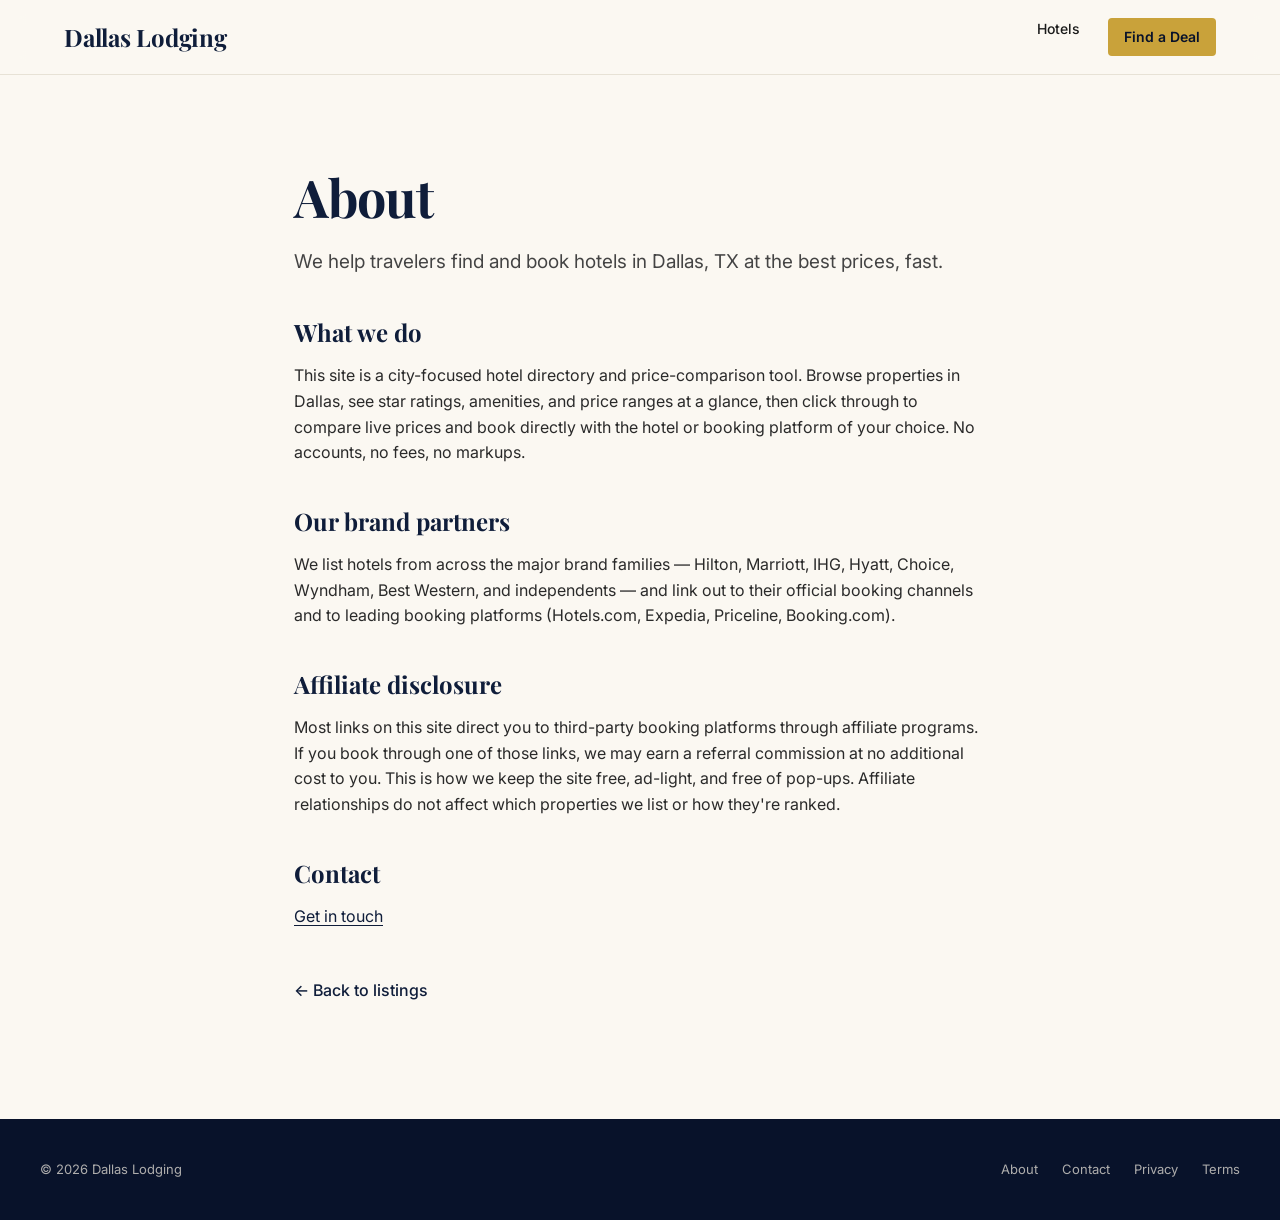
==== about.html @ 2beefe43 "Initial: dallaslodging.com static site" ====
<!DOCTYPE html>
<html lang="en">
<head>
<meta charset="UTF-8" />
<meta name="viewport" content="width=device-width, initial-scale=1.0" />
<title>About | Dallas Lodging</title>
<meta name="description" content="How Dallas Lodging works." />
<link rel="preconnect" href="https://fonts.googleapis.com" />
<link rel="preconnect" href="https://fonts.gstatic.com" crossorigin />
<link href="https://fonts.googleapis.com/css2?family=Playfair+Display:wght@500;700&family=Inter:wght@400;500;600&display=swap" rel="stylesheet" />
<link rel="stylesheet" href="/style.css" />
</head>
<body>
<header class="nav">
  <div class="nav-inner">
    <a href="/" class="brand">Dallas Lodging</a>
    <nav>
      <a href="/#hotels">Hotels</a>
      <a href="/#hotels" class="nav-cta">Find a Deal</a>
    </nav>
  </div>
</header>
<article class="prose">
  <h1>About</h1>
  <p class="lead">We help travelers find and book hotels in Dallas, TX at the best prices, fast.</p>
  <h2>What we do</h2>
  <p>This site is a city-focused hotel directory and price-comparison tool. Browse properties in Dallas, see star ratings, amenities, and price ranges at a glance, then click through to compare live prices and book directly with the hotel or booking platform of your choice. No accounts, no fees, no markups.</p>
  <h2>Our brand partners</h2>
  <p>We list hotels from across the major brand families — Hilton, Marriott, IHG, Hyatt, Choice, Wyndham, Best Western, and independents — and link out to their official booking channels and to leading booking platforms (Hotels.com, Expedia, Priceline, Booking.com).</p>
  <h2>Affiliate disclosure</h2>
  <p>Most links on this site direct you to third-party booking platforms through affiliate programs. If you book through one of those links, we may earn a referral commission at no additional cost to you. This is how we keep the site free, ad-light, and free of pop-ups. Affiliate relationships do not affect which properties we list or how they're ranked.</p>
  <h2>Contact</h2>
  <p><a href="/contact">Get in touch</a></p>
  <p class="back"><a href="/">&larr; Back to listings</a></p>
</article>
<footer>
  <div class="footer-inner">
    <p>&copy; 2026 Dallas Lodging</p>
    <div class="footer-links">
      <a href="/about">About</a>
      <a href="/contact">Contact</a>
      <a href="/privacy">Privacy</a>
      <a href="/terms">Terms</a>
    </div>
  </div>
</footer>
</body></html>
---- style.css ----
:root {
  --navy: #0f1d3a;
  --navy-deep: #08122a;
  --sand: #f5efe4;
  --cream: #fbf8f2;
  --gold: #c9a23a;
  --gold-soft: #d9b658;
  --ink: #1a1a1a;
  --muted: #6b6b6b;
  --line: #e7e2d6;
}

* { box-sizing: border-box; margin: 0; padding: 0; }

html, body {
  font-family: 'Inter', -apple-system, BlinkMacSystemFont, sans-serif;
  color: var(--ink);
  background: var(--cream);
  line-height: 1.6;
  -webkit-font-smoothing: antialiased;
}

a { color: inherit; text-decoration: none; }

.nav {
  position: sticky;
  top: 0;
  z-index: 50;
  background: rgba(251, 248, 242, 0.85);
  backdrop-filter: saturate(160%) blur(12px);
  border-bottom: 1px solid var(--line);
}
.nav-inner {
  max-width: 1200px;
  margin: 0 auto;
  padding: 18px 24px;
  display: flex;
  justify-content: space-between;
  align-items: center;
}
.brand {
  font-family: 'Playfair Display', serif;
  font-size: 24px;
  font-weight: 700;
  color: var(--navy);
  letter-spacing: -0.01em;
}
.nav nav { display: flex; gap: 28px; font-size: 14px; font-weight: 500; }
.nav nav a { color: var(--ink); }
.nav nav a:hover { color: var(--navy); }

.hero {
  background:
    linear-gradient(135deg, rgba(8,18,42,0.78), rgba(15,29,58,0.62)),
    url('https://images.unsplash.com/photo-1564501049412-61c2a3083791?w=2000&q=80') center/cover;
  color: var(--cream);
  padding: 140px 24px 120px;
  text-align: center;
}
.hero-inner { max-width: 820px; margin: 0 auto; }
.hero h1 {
  font-family: 'Playfair Display', serif;
  font-size: clamp(38px, 6vw, 68px);
  font-weight: 700;
  line-height: 1.05;
  letter-spacing: -0.02em;
  margin-bottom: 22px;
}
.hero p {
  font-size: clamp(16px, 1.6vw, 19px);
  color: rgba(245, 239, 228, 0.88);
  margin-bottom: 36px;
  max-width: 600px;
  margin-left: auto;
  margin-right: auto;
}
.cta {
  display: inline-block;
  background: var(--gold);
  color: var(--navy-deep);
  font-weight: 600;
  font-size: 15px;
  letter-spacing: 0.02em;
  padding: 16px 36px;
  border-radius: 4px;
  transition: background 0.2s, transform 0.1s;
}
.cta:hover { background: var(--gold-soft); transform: translateY(-1px); }

.hero-trust {
  margin-top: 36px;
  font-size: 12px;
  color: rgba(245, 239, 228, 0.62);
  letter-spacing: 0.04em;
}

.nav-cta {
  background: var(--gold);
  color: var(--navy-deep) !important;
  padding: 8px 16px;
  border-radius: 4px;
  font-weight: 600;
}
.nav-cta:hover { background: var(--gold-soft); }

.why {
  padding: 30px 0 90px;
}
.why-grid {
  display: grid;
  grid-template-columns: repeat(auto-fit, minmax(260px, 1fr));
  gap: 24px;
  border-top: 1px solid var(--line);
  padding-top: 60px;
}
.why-card h3 {
  font-family: 'Playfair Display', serif;
  font-size: 20px;
  font-weight: 700;
  color: var(--navy);
  margin-bottom: 8px;
}
.why-card p { color: #444; font-size: 14px; line-height: 1.6; }

main { max-width: 1200px; margin: 0 auto; padding: 0 24px; }

.section-head { text-align: center; padding: 90px 0 48px; }
.section-head h2 {
  font-family: 'Playfair Display', serif;
  font-size: clamp(30px, 4vw, 44px);
  font-weight: 700;
  color: var(--navy);
  margin-bottom: 12px;
}
.section-head p { color: var(--muted); font-size: 16px; }

.hotel-grid {
  display: grid;
  grid-template-columns: repeat(auto-fill, minmax(320px, 1fr));
  gap: 28px;
  padding-bottom: 100px;
}

.hotel-card {
  background: #fff;
  border: 1px solid var(--line);
  border-radius: 6px;
  overflow: hidden;
  display: flex;
  flex-direction: column;
  transition: transform 0.2s, box-shadow 0.2s;
}
.hotel-card:hover {
  transform: translateY(-3px);
  box-shadow: 0 12px 28px rgba(15, 29, 58, 0.10);
}
.hotel-card.premium { border-color: var(--gold); border-width: 1.5px; }

.hotel-img {
  position: relative;
  width: 100%;
  height: 220px;
  background: var(--sand) center/cover;
}
.tier-badge {
  position: absolute;
  top: 14px;
  right: 14px;
  background: var(--gold);
  color: var(--navy-deep);
  font-size: 11px;
  font-weight: 600;
  text-transform: uppercase;
  letter-spacing: 0.08em;
  padding: 5px 10px;
  border-radius: 3px;
}

.hotel-body { padding: 22px 22px 24px; display: flex; flex-direction: column; flex: 1; }
.hotel-name {
  font-family: 'Playfair Display', serif;
  font-size: 22px;
  font-weight: 700;
  color: var(--navy);
  margin-bottom: 8px;
  letter-spacing: -0.01em;
}
.hotel-meta {
  display: flex;
  align-items: center;
  gap: 12px;
  color: var(--muted);
  font-size: 13px;
  margin-bottom: 14px;
}
.stars { color: var(--gold); font-weight: 600; }
.hotel-desc {
  color: #444;
  font-size: 14px;
  line-height: 1.55;
  margin-bottom: 18px;
  flex: 1;
}
.amenities {
  display: flex;
  flex-wrap: wrap;
  gap: 6px;
  margin-bottom: 20px;
}
.amenity {
  background: var(--sand);
  color: var(--navy);
  font-size: 11px;
  padding: 4px 10px;
  border-radius: 100px;
  font-weight: 500;
}
.hotel-cta {
  display: inline-flex;
  align-items: center;
  justify-content: center;
  gap: 8px;
  background: var(--navy);
  color: var(--cream);
  font-weight: 600;
  font-size: 14px;
  padding: 12px 18px;
  border-radius: 4px;
  transition: background 0.2s;
}
.hotel-cta:hover { background: var(--navy-deep); }
.hotel-cta svg { width: 14px; height: 14px; }

.empty {
  text-align: center;
  padding: 60px 0 120px;
  color: var(--muted);
}

footer {
  background: var(--navy-deep);
  color: rgba(245, 239, 228, 0.7);
  padding: 40px 24px;
  font-size: 13px;
}
.footer-inner {
  max-width: 1200px;
  margin: 0 auto;
  display: flex;
  justify-content: space-between;
  align-items: center;
  flex-wrap: wrap;
  gap: 16px;
}
.footer-links { display: flex; gap: 24px; }
.footer-links a:hover { color: var(--gold); }

.prose {
  max-width: 740px;
  margin: 0 auto;
  padding: 80px 24px 100px;
}
.prose h1 {
  font-family: 'Playfair Display', serif;
  font-size: clamp(36px, 5vw, 52px);
  font-weight: 700;
  color: var(--navy);
  letter-spacing: -0.02em;
  margin-bottom: 8px;
}
.prose h2 {
  font-family: 'Playfair Display', serif;
  font-size: 24px;
  font-weight: 700;
  color: var(--navy);
  margin-top: 36px;
  margin-bottom: 12px;
}
.prose h3 {
  font-size: 18px;
  font-weight: 600;
  color: var(--navy);
  margin-bottom: 8px;
}
.prose p { margin-bottom: 16px; color: #2a2a2a; font-size: 16px; }
.prose .lead { font-size: 19px; color: #444; margin-bottom: 24px; }
.prose .muted { color: var(--muted); font-size: 14px; margin-bottom: 28px; }
.prose ul { margin: 0 0 16px 22px; }
.prose li { margin-bottom: 6px; color: #2a2a2a; }
.prose a { color: var(--navy); text-decoration: underline; text-underline-offset: 3px; }
.prose a:hover { color: var(--gold); }
.prose .back { margin-top: 48px; font-weight: 500; }
.prose .back a { text-decoration: none; }

.tiers {
  display: grid;
  grid-template-columns: repeat(auto-fit, minmax(260px, 1fr));
  gap: 20px;
  margin: 28px 0 36px;
}
.tier-card {
  background: #fff;
  border: 1px solid var(--line);
  border-radius: 6px;
  padding: 28px 24px 24px;
  position: relative;
}
.tier-card.featured { border-color: var(--gold); border-width: 1.5px; }
.tier-flag {
  position: absolute;
  top: -12px;
  right: 16px;
  background: var(--gold);
  color: var(--navy-deep);
  font-size: 11px;
  font-weight: 600;
  text-transform: uppercase;
  letter-spacing: 0.08em;
  padding: 5px 10px;
  border-radius: 3px;
}
.tier-card .price {
  font-family: 'Playfair Display', serif;
  font-size: 36px;
  color: var(--navy);
  margin: 8px 0 16px;
}
.tier-card .price span { font-family: 'Inter', sans-serif; font-size: 14px; color: var(--muted); }
.tier-card ul { list-style: none; margin: 0; padding: 0; }
.tier-card li { padding: 6px 0; font-size: 14px; border-bottom: 1px solid var(--line); }
.tier-card li:last-child { border-bottom: none; }

@media (max-width: 600px) {
  .hero { padding: 100px 20px 80px; }
  .nav nav { gap: 16px; }
  .section-head { padding: 60px 0 32px; }
  .prose { padding: 60px 20px 80px; }
}
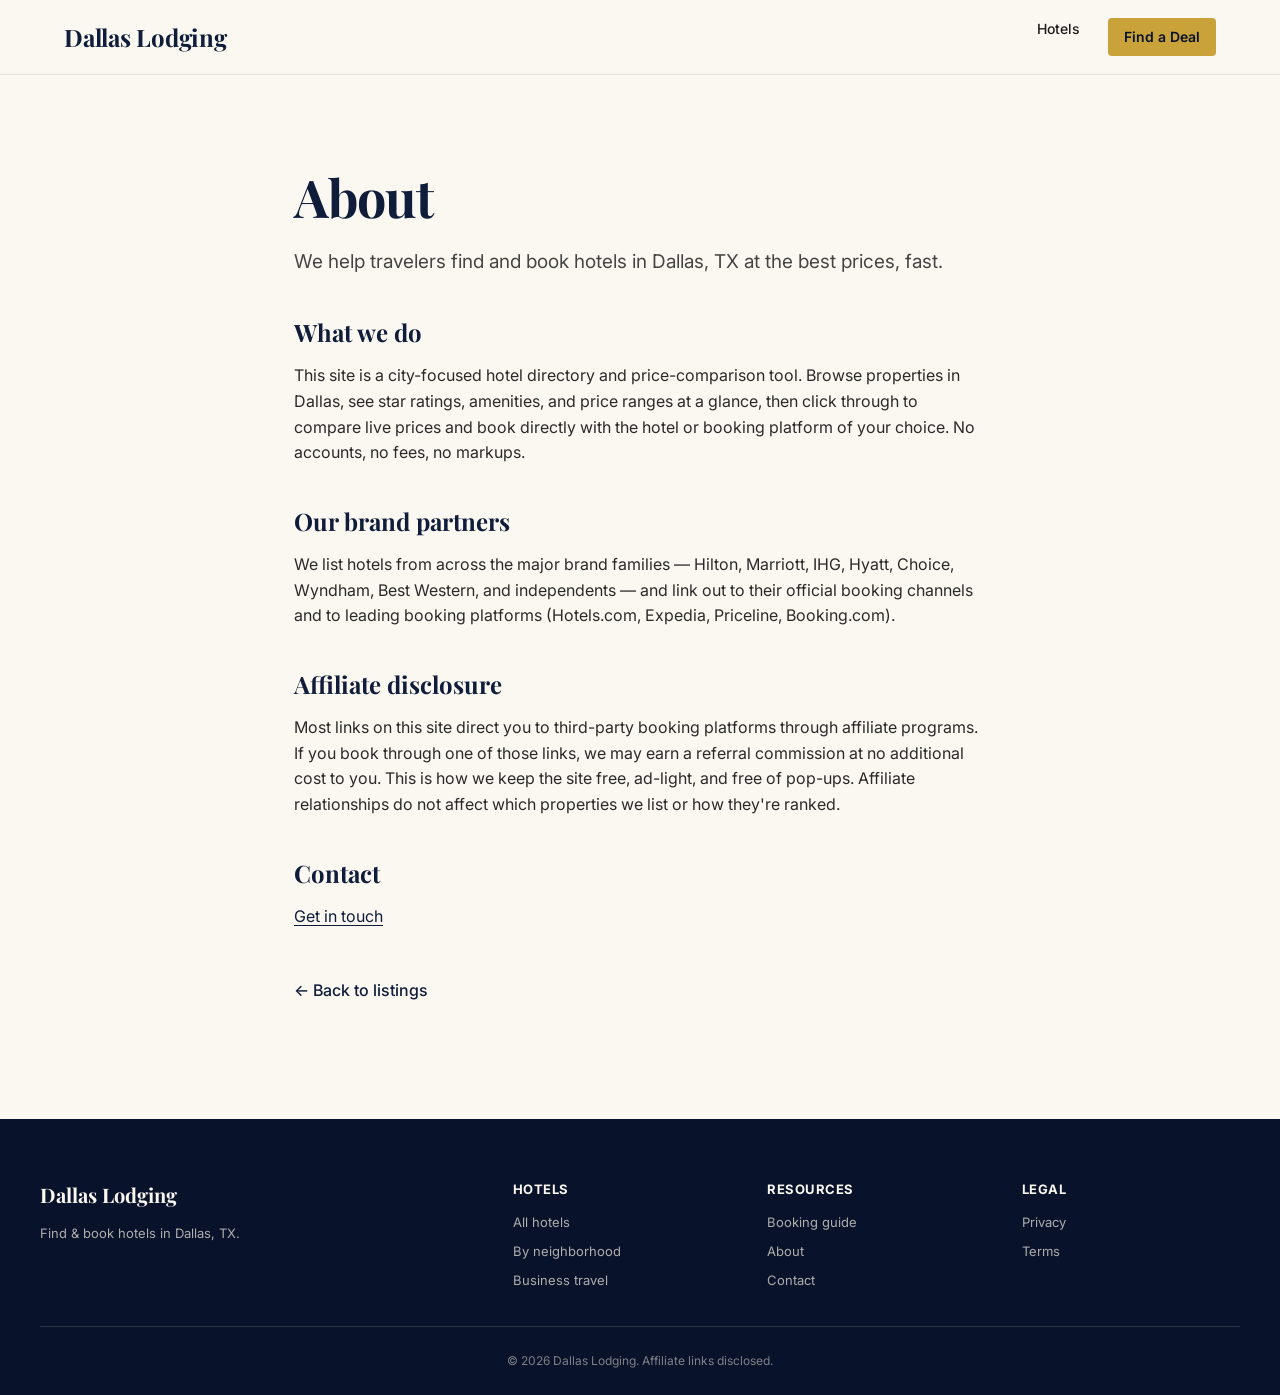
==== commit 528e1a4f: "Add neighborhoods, business travel, booking guide pages" ====
--- a/about.html
+++ b/about.html
@@ -8,15 +8,15 @@
 <link rel="preconnect" href="https://fonts.googleapis.com" />
 <link rel="preconnect" href="https://fonts.gstatic.com" crossorigin />
 <link href="https://fonts.googleapis.com/css2?family=Playfair+Display:wght@500;700&family=Inter:wght@400;500;600&display=swap" rel="stylesheet" />
-<link rel="stylesheet" href="/style.css" />
+<link rel="stylesheet" href="style.css" />
 </head>
 <body>
 <header class="nav">
   <div class="nav-inner">
-    <a href="/" class="brand">Dallas Lodging</a>
+    <a href="index.html" class="brand">Dallas Lodging</a>
     <nav>
-      <a href="/#hotels">Hotels</a>
-      <a href="/#hotels" class="nav-cta">Find a Deal</a>
+      <a href="index.html#hotels">Hotels</a>
+      <a href="index.html#hotels" class="nav-cta">Find a Deal</a>
     </nav>
   </div>
 </header>
@@ -30,18 +30,33 @@
   <h2>Affiliate disclosure</h2>
   <p>Most links on this site direct you to third-party booking platforms through affiliate programs. If you book through one of those links, we may earn a referral commission at no additional cost to you. This is how we keep the site free, ad-light, and free of pop-ups. Affiliate relationships do not affect which properties we list or how they're ranked.</p>
   <h2>Contact</h2>
-  <p><a href="/contact">Get in touch</a></p>
-  <p class="back"><a href="/">&larr; Back to listings</a></p>
+  <p><a href="contact.html">Get in touch</a></p>
+  <p class="back"><a href="index.html">&larr; Back to listings</a></p>
 </article>
 <footer>
   <div class="footer-inner">
-    <p>&copy; 2026 Dallas Lodging</p>
-    <div class="footer-links">
-      <a href="/about">About</a>
-      <a href="/contact">Contact</a>
-      <a href="/privacy">Privacy</a>
-      <a href="/terms">Terms</a>
+    <div class="footer-col">
+      <p class="footer-brand">Dallas Lodging</p>
+      <p class="footer-tag">Find &amp; book hotels in Dallas, TX.</p>
+    </div>
+    <div class="footer-col">
+      <p class="footer-h">Hotels</p>
+      <a href="index.html#hotels">All hotels</a>
+      <a href="neighborhoods.html">By neighborhood</a>
+      <a href="business-travel.html">Business travel</a>
+    </div>
+    <div class="footer-col">
+      <p class="footer-h">Resources</p>
+      <a href="booking-guide.html">Booking guide</a>
+      <a href="about.html">About</a>
+      <a href="contact.html">Contact</a>
+    </div>
+    <div class="footer-col">
+      <p class="footer-h">Legal</p>
+      <a href="privacy.html">Privacy</a>
+      <a href="terms.html">Terms</a>
     </div>
   </div>
+  <div class="footer-bottom">&copy; 2026 Dallas Lodging. Affiliate links disclosed.</div>
 </footer>
 </body></html>
--- a/style.css
+++ b/style.css
@@ -51,29 +51,104 @@
 
 .hero {
   background:
-    linear-gradient(135deg, rgba(8,18,42,0.78), rgba(15,29,58,0.62)),
+    linear-gradient(135deg, rgba(8,18,42,0.82), rgba(15,29,58,0.68)),
     url('https://images.unsplash.com/photo-1564501049412-61c2a3083791?w=2000&q=80') center/cover;
   color: var(--cream);
-  padding: 140px 24px 120px;
+  padding: 80px 24px 60px;
   text-align: center;
 }
-.hero-inner { max-width: 820px; margin: 0 auto; }
+.hero-inner { max-width: 1080px; margin: 0 auto; }
 .hero h1 {
   font-family: 'Playfair Display', serif;
-  font-size: clamp(38px, 6vw, 68px);
+  font-size: clamp(34px, 5vw, 54px);
   font-weight: 700;
   line-height: 1.05;
   letter-spacing: -0.02em;
-  margin-bottom: 22px;
-}
-.hero p {
-  font-size: clamp(16px, 1.6vw, 19px);
+  margin-bottom: 14px;
+}
+.hero-sub {
+  font-size: clamp(15px, 1.4vw, 18px);
   color: rgba(245, 239, 228, 0.88);
-  margin-bottom: 36px;
+  margin-bottom: 28px;
   max-width: 600px;
   margin-left: auto;
   margin-right: auto;
 }
+
+.search-form {
+  background: #fff;
+  border-radius: 8px;
+  padding: 14px;
+  box-shadow: 0 20px 50px rgba(0,0,0,0.25);
+  text-align: left;
+  max-width: 1040px;
+  margin: 0 auto;
+}
+.search-row {
+  display: grid;
+  grid-template-columns: 2fr 1.2fr 1.2fr 1fr 1fr auto;
+  gap: 10px;
+  align-items: stretch;
+}
+.search-field {
+  display: flex;
+  flex-direction: column;
+  background: var(--cream);
+  border: 1px solid var(--line);
+  border-radius: 6px;
+  padding: 10px 14px;
+  cursor: text;
+  transition: border-color 0.15s;
+}
+.search-field:focus-within {
+  border-color: var(--navy);
+  background: #fff;
+}
+.search-label {
+  font-size: 10px;
+  font-weight: 600;
+  text-transform: uppercase;
+  letter-spacing: 0.06em;
+  color: var(--muted);
+  margin-bottom: 2px;
+}
+.search-field input,
+.search-field select {
+  border: 0;
+  background: transparent;
+  font-size: 15px;
+  font-family: inherit;
+  color: var(--ink);
+  padding: 0;
+  width: 100%;
+  outline: none;
+  appearance: none;
+  -webkit-appearance: none;
+  font-weight: 500;
+}
+.search-field select {
+  cursor: pointer;
+  background-image: url("data:image/svg+xml,%3Csvg xmlns='http://www.w3.org/2000/svg' width='12' height='12' viewBox='0 0 24 24' fill='none' stroke='%231a1a1a' stroke-width='2.5' stroke-linecap='round' stroke-linejoin='round'%3E%3Cpolyline points='6 9 12 15 18 9'%3E%3C/polyline%3E%3C/svg%3E");
+  background-repeat: no-repeat;
+  background-position: right 0 center;
+  padding-right: 18px;
+}
+.search-btn {
+  background: var(--gold);
+  color: var(--navy-deep);
+  border: 0;
+  border-radius: 6px;
+  font-family: inherit;
+  font-weight: 700;
+  font-size: 16px;
+  letter-spacing: 0.02em;
+  padding: 0 32px;
+  cursor: pointer;
+  transition: background 0.15s, transform 0.1s;
+  white-space: nowrap;
+}
+.search-btn:hover { background: var(--gold-soft); }
+.search-btn:active { transform: scale(0.98); }
 .cta {
   display: inline-block;
   background: var(--gold);
@@ -88,11 +163,155 @@
 .cta:hover { background: var(--gold-soft); transform: translateY(-1px); }
 
 .hero-trust {
-  margin-top: 36px;
+  margin-top: 28px;
   font-size: 12px;
-  color: rgba(245, 239, 228, 0.62);
+  color: rgba(245, 239, 228, 0.65);
   letter-spacing: 0.04em;
 }
+
+.value-strip {
+  background: var(--navy);
+  color: var(--cream);
+  padding: 18px 24px;
+}
+.value-strip-inner {
+  max-width: 1080px;
+  margin: 0 auto;
+  display: grid;
+  grid-template-columns: repeat(4, 1fr);
+  gap: 16px;
+  text-align: center;
+}
+.value-item {
+  display: flex;
+  flex-direction: column;
+  gap: 2px;
+}
+.value-num {
+  font-family: 'Playfair Display', serif;
+  font-size: 20px;
+  font-weight: 700;
+  color: var(--gold);
+}
+.value-item span:last-child {
+  font-size: 12px;
+  letter-spacing: 0.04em;
+  color: rgba(245, 239, 228, 0.78);
+}
+
+.below-grid-cta {
+  text-align: center;
+  padding: 20px 0 60px;
+}
+.below-grid-cta p {
+  color: var(--muted);
+  margin-bottom: 14px;
+}
+.cta-secondary {
+  background: var(--navy);
+  color: var(--cream);
+}
+.cta-secondary:hover { background: var(--navy-deep); }
+
+.browse-section {
+  padding: 60px 0 30px;
+  border-top: 1px solid var(--line);
+}
+.hood-grid {
+  display: grid;
+  grid-template-columns: repeat(auto-fill, minmax(280px, 1fr));
+  gap: 18px;
+  margin-bottom: 24px;
+}
+.hood-tile {
+  background: #fff;
+  border: 1px solid var(--line);
+  border-radius: 6px;
+  padding: 24px 22px;
+  display: block;
+  transition: border-color 0.15s, transform 0.1s, box-shadow 0.15s;
+}
+.hood-tile:hover {
+  border-color: var(--navy);
+  transform: translateY(-2px);
+  box-shadow: 0 8px 20px rgba(15,29,58,0.08);
+}
+.hood-tile h3 {
+  font-family: 'Playfair Display', serif;
+  font-size: 20px;
+  color: var(--navy);
+  margin-bottom: 6px;
+  font-weight: 700;
+}
+.hood-tile p { color: var(--muted); font-size: 14px; margin-bottom: 10px; }
+.hood-link { color: var(--navy); font-size: 13px; font-weight: 600; }
+.style-grid {
+  display: grid;
+  grid-template-columns: repeat(auto-fit, minmax(280px, 1fr));
+  gap: 18px;
+  margin-bottom: 24px;
+}
+.style-card {
+  background: var(--sand);
+  border: 1px solid var(--line);
+  border-radius: 6px;
+  padding: 28px 24px;
+  display: block;
+  transition: background 0.15s, transform 0.1s;
+}
+.style-card:hover { background: #fff; transform: translateY(-2px); }
+.style-card h3 {
+  font-family: 'Playfair Display', serif;
+  font-size: 22px;
+  color: var(--navy);
+  margin-bottom: 8px;
+  font-weight: 700;
+}
+.style-card p { color: #444; font-size: 14px; margin-bottom: 12px; line-height: 1.55; }
+.browse-more {
+  display: inline-block;
+  font-weight: 600;
+  color: var(--navy);
+  text-decoration: underline;
+  text-underline-offset: 4px;
+  margin-bottom: 60px;
+}
+.browse-more:hover { color: var(--gold); }
+
+.prose-wide { max-width: 900px; }
+.hood-card {
+  background: #fff;
+  border: 1px solid var(--line);
+  border-radius: 6px;
+  padding: 28px;
+  margin: 28px 0;
+}
+.hood-card h2 {
+  font-family: 'Playfair Display', serif;
+  font-size: 26px;
+  color: var(--navy);
+  margin-top: 0;
+  margin-bottom: 12px;
+}
+.hood-card p { margin-bottom: 14px; }
+.hood-card .hood-meta {
+  font-size: 14px;
+  color: var(--muted);
+  margin-bottom: 18px;
+}
+.hood-card .hotel-cta {
+  display: inline-flex;
+  align-items: center;
+  gap: 8px;
+  background: var(--navy);
+  color: var(--cream);
+  font-weight: 600;
+  font-size: 14px;
+  padding: 12px 20px;
+  border-radius: 4px;
+  text-decoration: none;
+}
+.hood-card .hotel-cta:hover { background: var(--navy-deep); }
 
 .nav-cta {
   background: var(--gold);
@@ -240,20 +459,51 @@
 footer {
   background: var(--navy-deep);
   color: rgba(245, 239, 228, 0.7);
-  padding: 40px 24px;
+  padding: 60px 24px 24px;
   font-size: 13px;
 }
 .footer-inner {
   max-width: 1200px;
   margin: 0 auto;
-  display: flex;
-  justify-content: space-between;
-  align-items: center;
-  flex-wrap: wrap;
-  gap: 16px;
-}
-.footer-links { display: flex; gap: 24px; }
-.footer-links a:hover { color: var(--gold); }
+  display: grid;
+  grid-template-columns: 2fr 1fr 1fr 1fr;
+  gap: 36px;
+  padding-bottom: 36px;
+  border-bottom: 1px solid rgba(245, 239, 228, 0.15);
+}
+.footer-col { display: flex; flex-direction: column; gap: 8px; }
+.footer-col a {
+  color: rgba(245, 239, 228, 0.7);
+  font-size: 13px;
+}
+.footer-col a:hover { color: var(--gold); }
+.footer-h {
+  font-weight: 700;
+  color: var(--cream);
+  font-size: 13px;
+  letter-spacing: 0.04em;
+  text-transform: uppercase;
+  margin-bottom: 4px;
+}
+.footer-brand {
+  font-family: 'Playfair Display', serif;
+  font-size: 20px;
+  font-weight: 700;
+  color: var(--cream);
+  margin-bottom: 4px;
+}
+.footer-tag { font-size: 13px; }
+.footer-bottom {
+  max-width: 1200px;
+  margin: 0 auto;
+  padding-top: 24px;
+  text-align: center;
+  font-size: 12px;
+  color: rgba(245, 239, 228, 0.5);
+}
+@media (max-width: 700px) {
+  .footer-inner { grid-template-columns: 1fr 1fr; }
+}
 
 .prose {
   max-width: 740px;
@@ -330,8 +580,23 @@
 .tier-card li { padding: 6px 0; font-size: 14px; border-bottom: 1px solid var(--line); }
 .tier-card li:last-child { border-bottom: none; }
 
+@media (max-width: 900px) {
+  .search-row {
+    grid-template-columns: 1fr 1fr;
+  }
+  .search-row > .search-field:first-child {
+    grid-column: 1 / -1;
+  }
+  .search-btn {
+    grid-column: 1 / -1;
+    padding: 16px 32px;
+  }
+  .value-strip-inner { grid-template-columns: repeat(2, 1fr); }
+}
+
 @media (max-width: 600px) {
-  .hero { padding: 100px 20px 80px; }
+  .hero { padding: 60px 16px 40px; }
+  .hero h1 { font-size: 30px; }
   .nav nav { gap: 16px; }
   .section-head { padding: 60px 0 32px; }
   .prose { padding: 60px 20px 80px; }
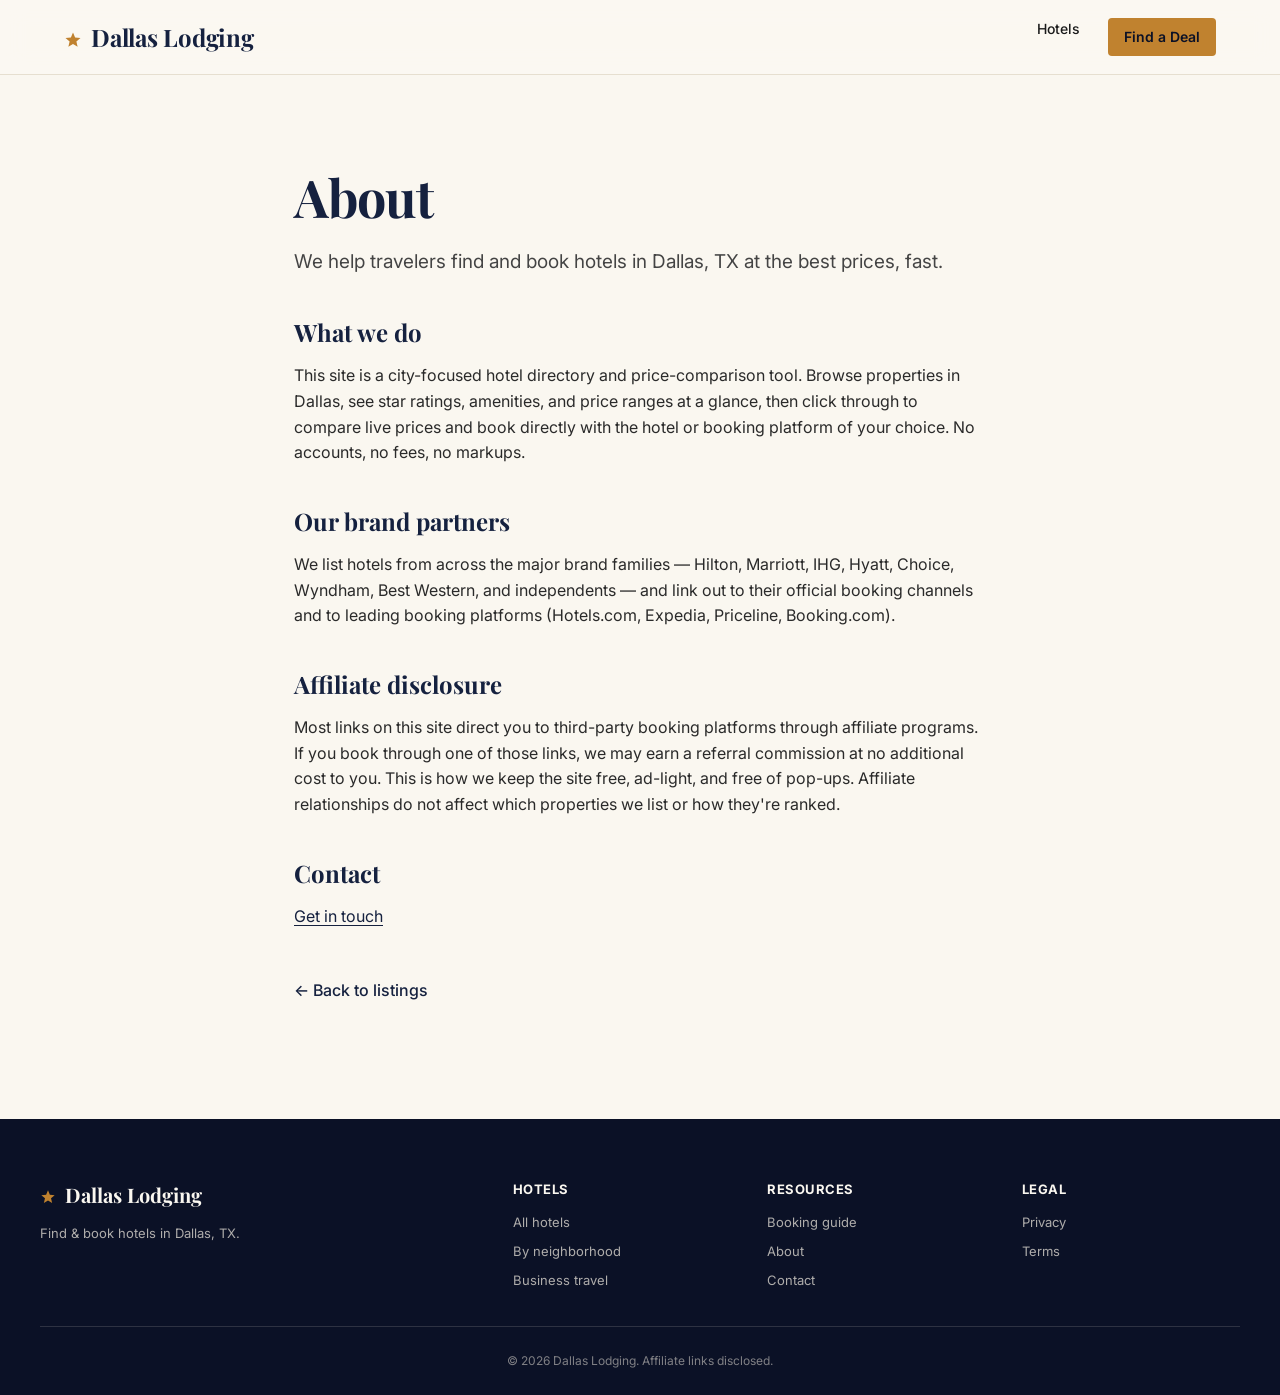
==== commit c1ad3b92: "Update: 2026-05-11 regenerate" ====
--- a/about.html
+++ b/about.html
@@ -13,7 +13,7 @@
 <body>
 <header class="nav">
   <div class="nav-inner">
-    <a href="index.html" class="brand">Dallas Lodging</a>
+    <a href="index.html" class="brand"><span class="brand-mark"><svg viewBox="0 0 24 24" fill="currentColor" aria-hidden="true"><path d="M12 17.27L18.18 21l-1.64-7.03L22 9.24l-7.19-.61L12 2 9.19 8.63 2 9.24l5.46 4.73L5.82 21z"/></svg></span>Dallas Lodging</a>
     <nav>
       <a href="index.html#hotels">Hotels</a>
       <a href="index.html#hotels" class="nav-cta">Find a Deal</a>
@@ -36,7 +36,7 @@
 <footer>
   <div class="footer-inner">
     <div class="footer-col">
-      <p class="footer-brand">Dallas Lodging</p>
+      <p class="footer-brand"><span class="brand-mark"><svg viewBox="0 0 24 24" fill="currentColor" aria-hidden="true"><path d="M12 17.27L18.18 21l-1.64-7.03L22 9.24l-7.19-.61L12 2 9.19 8.63 2 9.24l5.46 4.73L5.82 21z"/></svg></span>Dallas Lodging</p>
       <p class="footer-tag">Find &amp; book hotels in Dallas, TX.</p>
     </div>
     <div class="footer-col">
--- a/style.css
+++ b/style.css
@@ -8,6 +8,9 @@
   --ink: #1a1a1a;
   --muted: #6b6b6b;
   --line: #e7e2d6;
+  /* per-city theme hooks — overridden by the theme block appended at build time */
+  --hero-image: url('https://images.unsplash.com/photo-1564501049412-61c2a3083791?w=2000&q=80');
+  --hero-overlay: linear-gradient(135deg, rgba(8,18,42,0.82), rgba(15,29,58,0.68));
 }
 
 * { box-sizing: border-box; margin: 0; padding: 0; }
@@ -45,14 +48,22 @@
   color: var(--navy);
   letter-spacing: -0.01em;
 }
+.brand-mark {
+  display: inline-block;
+  color: var(--gold);
+  margin-right: 9px;
+  vertical-align: -2px;
+}
+.brand-mark svg { width: 18px; height: 18px; display: block; }
+.footer-brand .brand-mark svg { width: 16px; height: 16px; }
 .nav nav { display: flex; gap: 28px; font-size: 14px; font-weight: 500; }
 .nav nav a { color: var(--ink); }
 .nav nav a:hover { color: var(--navy); }
 
 .hero {
-  background:
-    linear-gradient(135deg, rgba(8,18,42,0.82), rgba(15,29,58,0.68)),
-    url('https://images.unsplash.com/photo-1564501049412-61c2a3083791?w=2000&q=80') center/cover;
+  background-image: var(--hero-overlay), var(--hero-image);
+  background-size: cover;
+  background-position: center;
   color: var(--cream);
   padding: 80px 24px 60px;
   text-align: center;
@@ -601,3 +612,17 @@
   .section-head { padding: 60px 0 32px; }
   .prose { padding: 60px 20px 80px; }
 }
+
+
+/* ===== per-city theme (generated) ===== */
+:root {
+  --navy: #15213f;
+  --navy-deep: #0b1126;
+  --sand: #f3eee5;
+  --cream: #faf7f0;
+  --gold: #c0822f;
+  --gold-soft: #d59a45;
+  --line: #e6dfd0;
+  --hero-image: url('https://images.unsplash.com/photo-1625950019503-cae6a7825762?w=2000&q=80');
+  --hero-overlay: linear-gradient(160deg, rgba(11,14,34,0.82) 0%, rgba(30,17,46,0.5) 55%, rgba(11,14,34,0.8) 100%);
+}
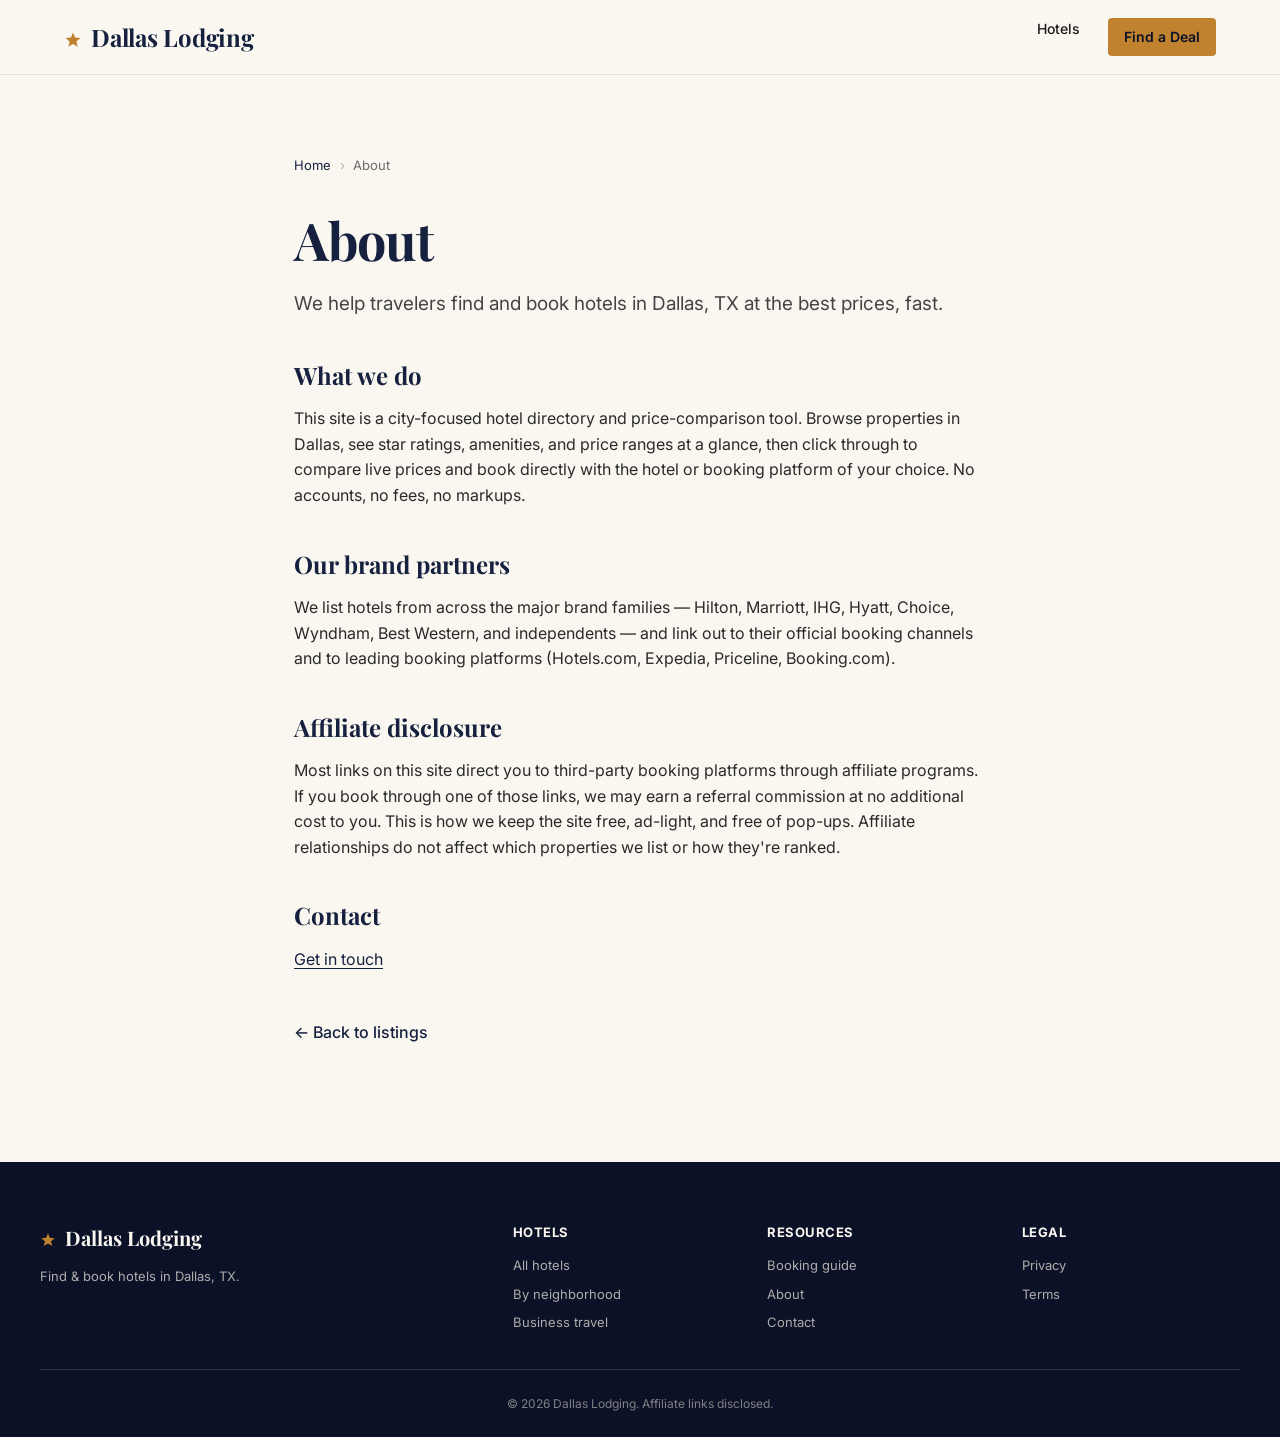
==== commit b99c0aa6: "Update: 2026-05-11 regenerate" ====
--- a/about.html
+++ b/about.html
@@ -4,11 +4,27 @@
 <meta charset="UTF-8" />
 <meta name="viewport" content="width=device-width, initial-scale=1.0" />
 <title>About | Dallas Lodging</title>
-<meta name="description" content="How Dallas Lodging works." />
+<meta name="description" content="How Dallas Lodging works — a free hotel directory and price-comparison tool for Dallas, TX." />
+<link rel="canonical" href="https://dallaslodging.com/about" />
+<meta name="robots" content="index, follow, max-image-preview:large" />
+<meta name="theme-color" content="#c0822f" />
+<meta name="geo.region" content="US-TX" />
+<meta name="geo.placename" content="Dallas" />
+<meta property="og:type" content="website" />
+<meta property="og:site_name" content="Dallas Lodging" />
+<meta property="og:title" content="About | Dallas Lodging" />
+<meta property="og:description" content="How Dallas Lodging works — a free hotel directory and price-comparison tool for Dallas, TX." />
+<meta property="og:url" content="https://dallaslodging.com/about" />
+<meta property="og:image" content="https://images.unsplash.com/photo-1625950019503-cae6a7825762?w=1200&q=80" />
+<meta name="twitter:card" content="summary_large_image" />
+<meta name="twitter:image" content="https://images.unsplash.com/photo-1625950019503-cae6a7825762?w=1200&q=80" />
+<meta name="twitter:title" content="About | Dallas Lodging" />
+<meta name="twitter:description" content="How Dallas Lodging works — a free hotel directory and price-comparison tool for Dallas, TX." />
 <link rel="preconnect" href="https://fonts.googleapis.com" />
 <link rel="preconnect" href="https://fonts.gstatic.com" crossorigin />
 <link href="https://fonts.googleapis.com/css2?family=Playfair+Display:wght@500;700&family=Inter:wght@400;500;600&display=swap" rel="stylesheet" />
 <link rel="stylesheet" href="style.css" />
+<script type="application/ld+json">{"@context":"https://schema.org","@type":"BreadcrumbList","itemListElement":[{"@type":"ListItem","position":1,"name":"Home","item":"https://dallaslodging.com/"},{"@type":"ListItem","position":2,"name":"About","item":"https://dallaslodging.com/about"}]}</script>
 </head>
 <body>
 <header class="nav">
@@ -21,6 +37,7 @@
   </div>
 </header>
 <article class="prose">
+  <nav class="breadcrumb" aria-label="Breadcrumb"><a href="index.html">Home</a><span>&rsaquo;</span><span aria-current="page">About</span></nav>
   <h1>About</h1>
   <p class="lead">We help travelers find and book hotels in Dallas, TX at the best prices, fast.</p>
   <h2>What we do</h2>
--- a/style.css
+++ b/style.css
@@ -553,6 +553,37 @@
 .prose .back { margin-top: 48px; font-weight: 500; }
 .prose .back a { text-decoration: none; }
 
+.breadcrumb {
+  font-size: 13px;
+  color: var(--muted);
+  margin-bottom: 22px;
+  letter-spacing: 0.01em;
+}
+.breadcrumb a { color: var(--navy); text-decoration: none; }
+.breadcrumb a:hover { text-decoration: underline; text-underline-offset: 3px; }
+.breadcrumb span { margin: 0 8px; opacity: 0.5; }
+.breadcrumb span[aria-current] { margin: 0; opacity: 1; color: var(--muted); }
+
+.faq {
+  padding: 30px 0 90px;
+  border-top: 1px solid var(--line);
+}
+.faq .section-head { padding: 60px 0 36px; }
+.faq-list { max-width: 820px; margin: 0 auto; }
+.faq-item {
+  border-bottom: 1px solid var(--line);
+  padding: 22px 4px;
+}
+.faq-item:first-child { border-top: 1px solid var(--line); }
+.faq-item h3 {
+  font-family: 'Playfair Display', serif;
+  font-size: 19px;
+  font-weight: 700;
+  color: var(--navy);
+  margin-bottom: 8px;
+}
+.faq-item p { color: #3a3a3a; font-size: 15px; line-height: 1.62; }
+
 .tiers {
   display: grid;
   grid-template-columns: repeat(auto-fit, minmax(260px, 1fr));
